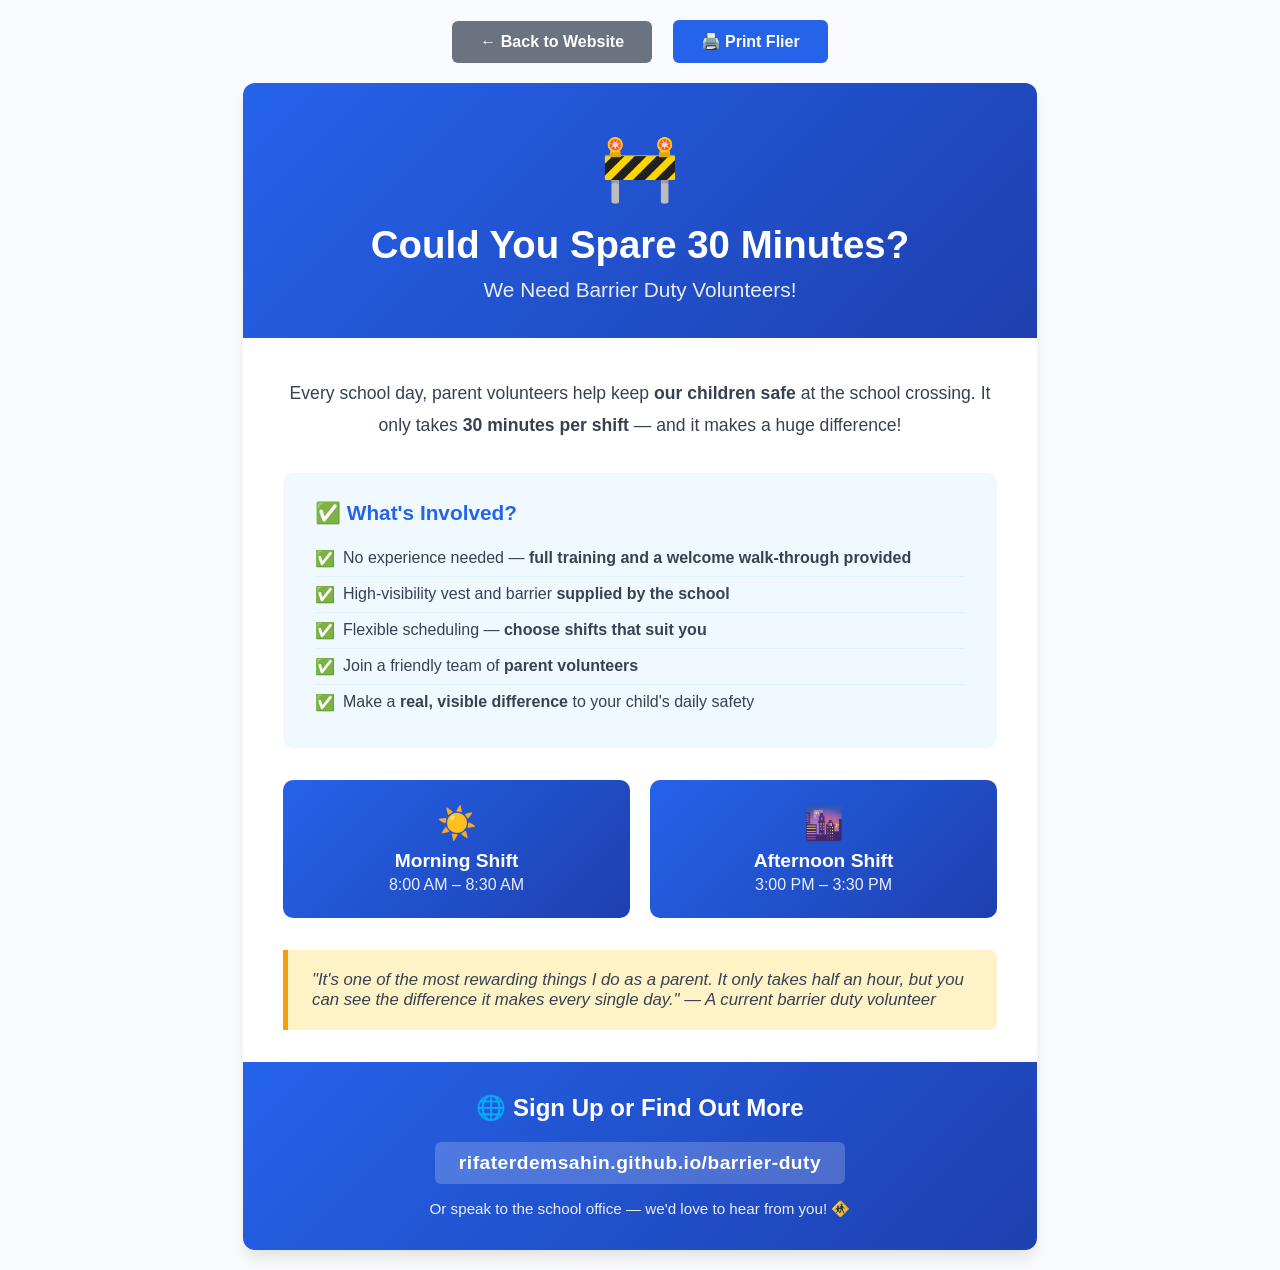
==== flier.html @ d1220019 "Add Resources section: video tutorial, duty rules, and printable flier for parents Co-authored-by: r" ====
<!DOCTYPE html>
<html lang="en">
<head>
    <meta charset="UTF-8">
    <meta name="viewport" content="width=device-width, initial-scale=1.0">
    <title>Barrier Duty Volunteer Flier</title>
    <style>
        * {
            margin: 0;
            padding: 0;
            box-sizing: border-box;
        }

        body {
            font-family: -apple-system, BlinkMacSystemFont, 'Segoe UI', Roboto, 'Helvetica Neue', Arial, sans-serif;
            background-color: #f9fafb;
            color: #1f2937;
            padding: 20px;
        }

        .page-actions {
            text-align: center;
            margin-bottom: 20px;
        }

        .page-actions button,
        .page-actions a {
            display: inline-block;
            padding: 12px 28px;
            background-color: #2563eb;
            color: white;
            border: none;
            border-radius: 6px;
            font-size: 1rem;
            font-weight: 600;
            cursor: pointer;
            text-decoration: none;
            margin: 0 8px;
            transition: background-color 0.3s ease;
        }

        .page-actions button:hover,
        .page-actions a:hover {
            background-color: #1e40af;
        }

        .page-actions a.back-link {
            background-color: #6b7280;
        }

        .page-actions a.back-link:hover {
            background-color: #374151;
        }

        .flier {
            max-width: 794px; /* A4 width at 96 dpi */
            margin: 0 auto;
            background: white;
            border-radius: 12px;
            box-shadow: 0 10px 15px -3px rgba(0,0,0,0.1);
            overflow: hidden;
        }

        .flier-header {
            background: linear-gradient(135deg, #2563eb 0%, #1e40af 100%);
            color: white;
            text-align: center;
            padding: 48px 40px 36px;
        }

        .flier-header .emoji {
            font-size: 4rem;
            display: block;
            margin-bottom: 16px;
        }

        .flier-header h1 {
            font-size: 2.4rem;
            font-weight: 800;
            margin-bottom: 10px;
            line-height: 1.2;
        }

        .flier-header .subtitle {
            font-size: 1.3rem;
            opacity: 0.9;
            font-weight: 500;
        }

        .flier-body {
            padding: 40px;
        }

        .intro-text {
            font-size: 1.1rem;
            line-height: 1.8;
            color: #374151;
            margin-bottom: 32px;
            text-align: center;
        }

        .benefits {
            background: #f0f9ff;
            border-radius: 10px;
            padding: 28px 32px;
            margin-bottom: 32px;
        }

        .benefits h2 {
            font-size: 1.3rem;
            color: #2563eb;
            margin-bottom: 16px;
        }

        .benefits ul {
            list-style: none;
            padding: 0;
        }

        .benefits li {
            padding: 8px 0;
            font-size: 1rem;
            color: #374151;
            border-bottom: 1px solid #e0f2fe;
            display: flex;
            align-items: flex-start;
            gap: 8px;
        }

        .benefits li:last-child {
            border-bottom: none;
        }

        .shifts-section {
            display: grid;
            grid-template-columns: 1fr 1fr;
            gap: 20px;
            margin-bottom: 32px;
        }

        .shift-card {
            background: linear-gradient(135deg, #2563eb 0%, #1e40af 100%);
            color: white;
            padding: 24px;
            border-radius: 10px;
            text-align: center;
        }

        .shift-card .shift-icon {
            font-size: 2rem;
            display: block;
            margin-bottom: 8px;
        }

        .shift-card .shift-name {
            font-size: 1.2rem;
            font-weight: 700;
            margin-bottom: 4px;
        }

        .shift-card .shift-time {
            font-size: 1rem;
            opacity: 0.9;
        }

        .quote-box {
            background: #fef3c7;
            border-left: 5px solid #f59e0b;
            padding: 20px 24px;
            border-radius: 0 8px 8px 0;
            margin-bottom: 32px;
            font-style: italic;
            font-size: 1.05rem;
            color: #374151;
        }

        .cta-section {
            background: linear-gradient(135deg, #2563eb 0%, #1e40af 100%);
            color: white;
            text-align: center;
            padding: 32px 40px;
            margin: -40px -40px -40px;
            margin-top: 0;
        }

        .cta-section h2 {
            font-size: 1.5rem;
            margin-bottom: 12px;
        }

        .cta-section .website-url {
            font-size: 1.2rem;
            font-weight: 700;
            background: rgba(255,255,255,0.2);
            padding: 10px 24px;
            border-radius: 6px;
            display: inline-block;
            margin: 8px 0 16px;
            letter-spacing: 0.5px;
        }

        .cta-section p {
            opacity: 0.9;
            font-size: 0.95rem;
        }

        @media print {
            body {
                background: white;
                padding: 0;
            }

            .page-actions {
                display: none;
            }

            .flier {
                box-shadow: none;
                border-radius: 0;
            }
        }

        @media (max-width: 600px) {
            .shifts-section {
                grid-template-columns: 1fr;
            }

            .flier-header h1 {
                font-size: 1.8rem;
            }

            .flier-body {
                padding: 24px;
            }
        }
    </style>
</head>
<body>

    <div class="page-actions">
        <a href="index.html#resources" class="back-link">← Back to Website</a>
        <button onclick="window.print()">🖨️ Print Flier</button>
    </div>

    <div class="flier">
        <div class="flier-header">
            <span class="emoji">🚧</span>
            <h1>Could You Spare 30 Minutes?</h1>
            <p class="subtitle">We Need Barrier Duty Volunteers!</p>
        </div>

        <div class="flier-body">
            <p class="intro-text">
                Every school day, parent volunteers help keep <strong>our children safe</strong> at the school crossing.
                It only takes <strong>30 minutes per shift</strong> — and it makes a huge difference!
            </p>

            <div class="benefits">
                <h2>✅ What's Involved?</h2>
                <ul>
                    <li>✅ <span>No experience needed — <strong>full training and a welcome walk-through provided</strong></span></li>
                    <li>✅ <span>High-visibility vest and barrier <strong>supplied by the school</strong></span></li>
                    <li>✅ <span>Flexible scheduling — <strong>choose shifts that suit you</strong></span></li>
                    <li>✅ <span>Join a friendly team of <strong>parent volunteers</strong></span></li>
                    <li>✅ <span>Make a <strong>real, visible difference</strong> to your child's daily safety</span></li>
                </ul>
            </div>

            <div class="shifts-section">
                <div class="shift-card">
                    <span class="shift-icon">☀️</span>
                    <div class="shift-name">Morning Shift</div>
                    <div class="shift-time">8:00 AM – 8:30 AM</div>
                </div>
                <div class="shift-card">
                    <span class="shift-icon">🌆</span>
                    <div class="shift-name">Afternoon Shift</div>
                    <div class="shift-time">3:00 PM – 3:30 PM</div>
                </div>
            </div>

            <div class="quote-box">
                "It's one of the most rewarding things I do as a parent. It only takes half an hour, but you can see the difference it makes every single day."
                — A current barrier duty volunteer
            </div>

            <div class="cta-section">
                <h2>🌐 Sign Up or Find Out More</h2>
                <div class="website-url">rifaterdemsahin.github.io/barrier-duty</div>
                <p>Or speak to the school office — we'd love to hear from you! 🚸</p>
            </div>
        </div>
    </div>

</body>
</html>
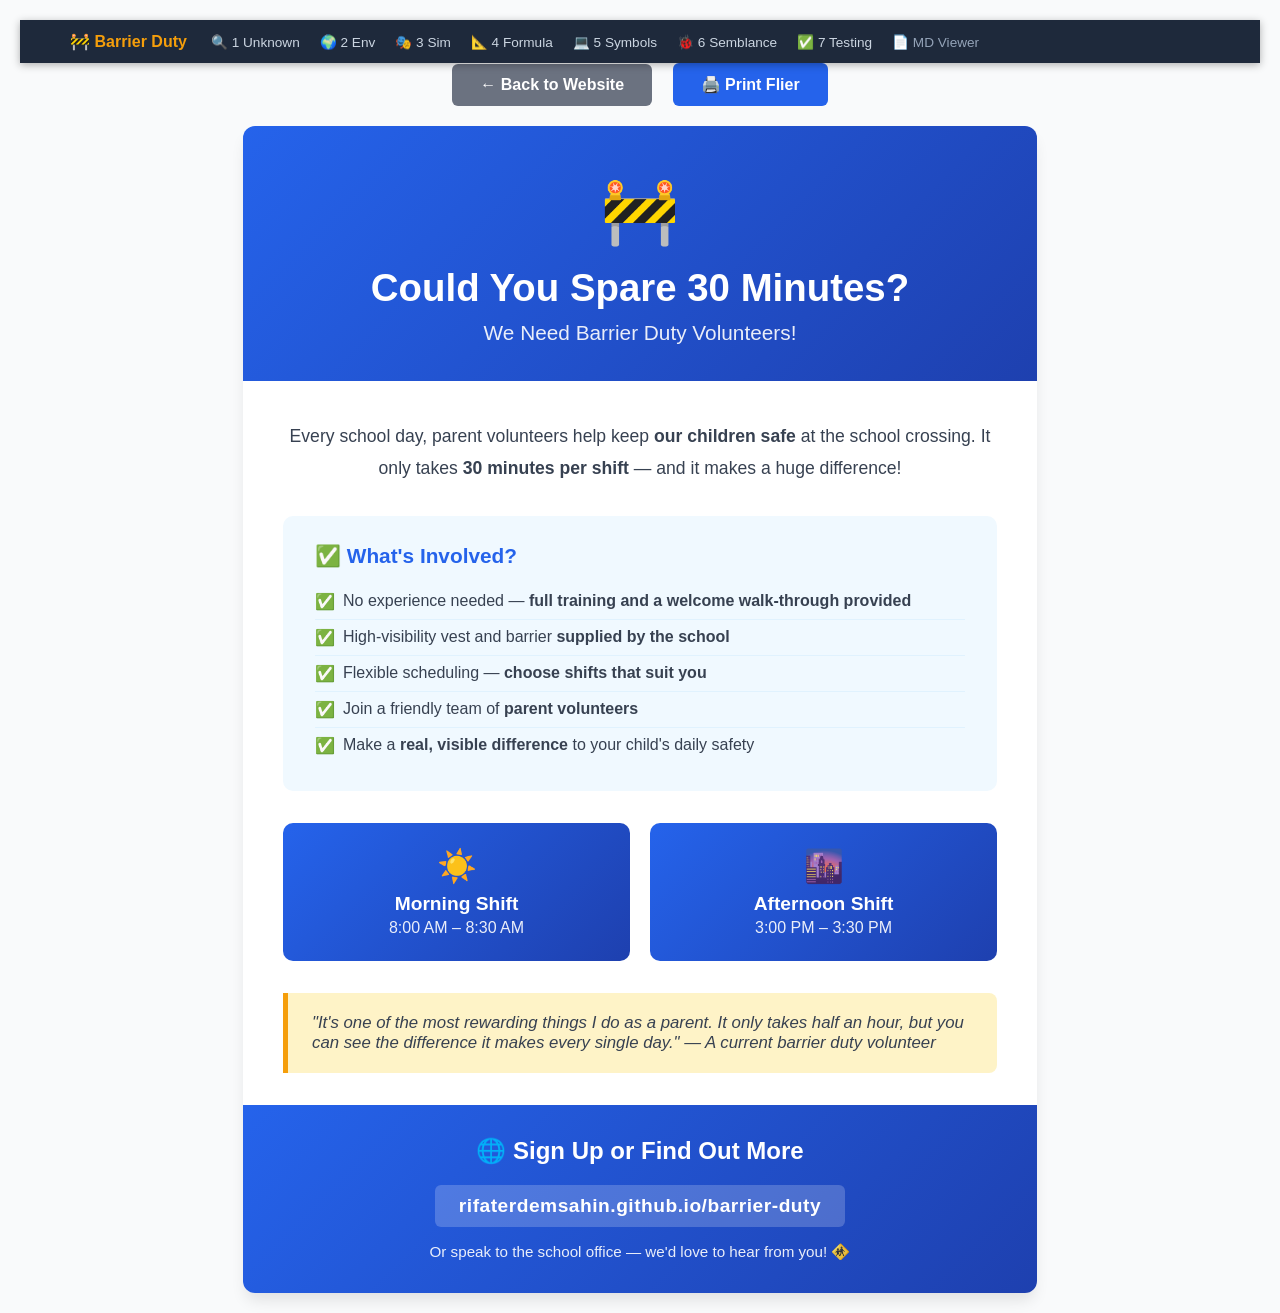
==== commit f7965def: "Create SLS folder structure, move media, add carousel, markdown renderer, shared nav, root files Co-" ====
--- a/flier.html
+++ b/flier.html
@@ -236,6 +236,8 @@
     </style>
 </head>
 <body>
+    <script>window.MENU_BASE_PATH = '';</script>
+    <script src="menu.js"></script>
 
     <div class="page-actions">
         <a href="index.html#resources" class="back-link">← Back to Website</a>
